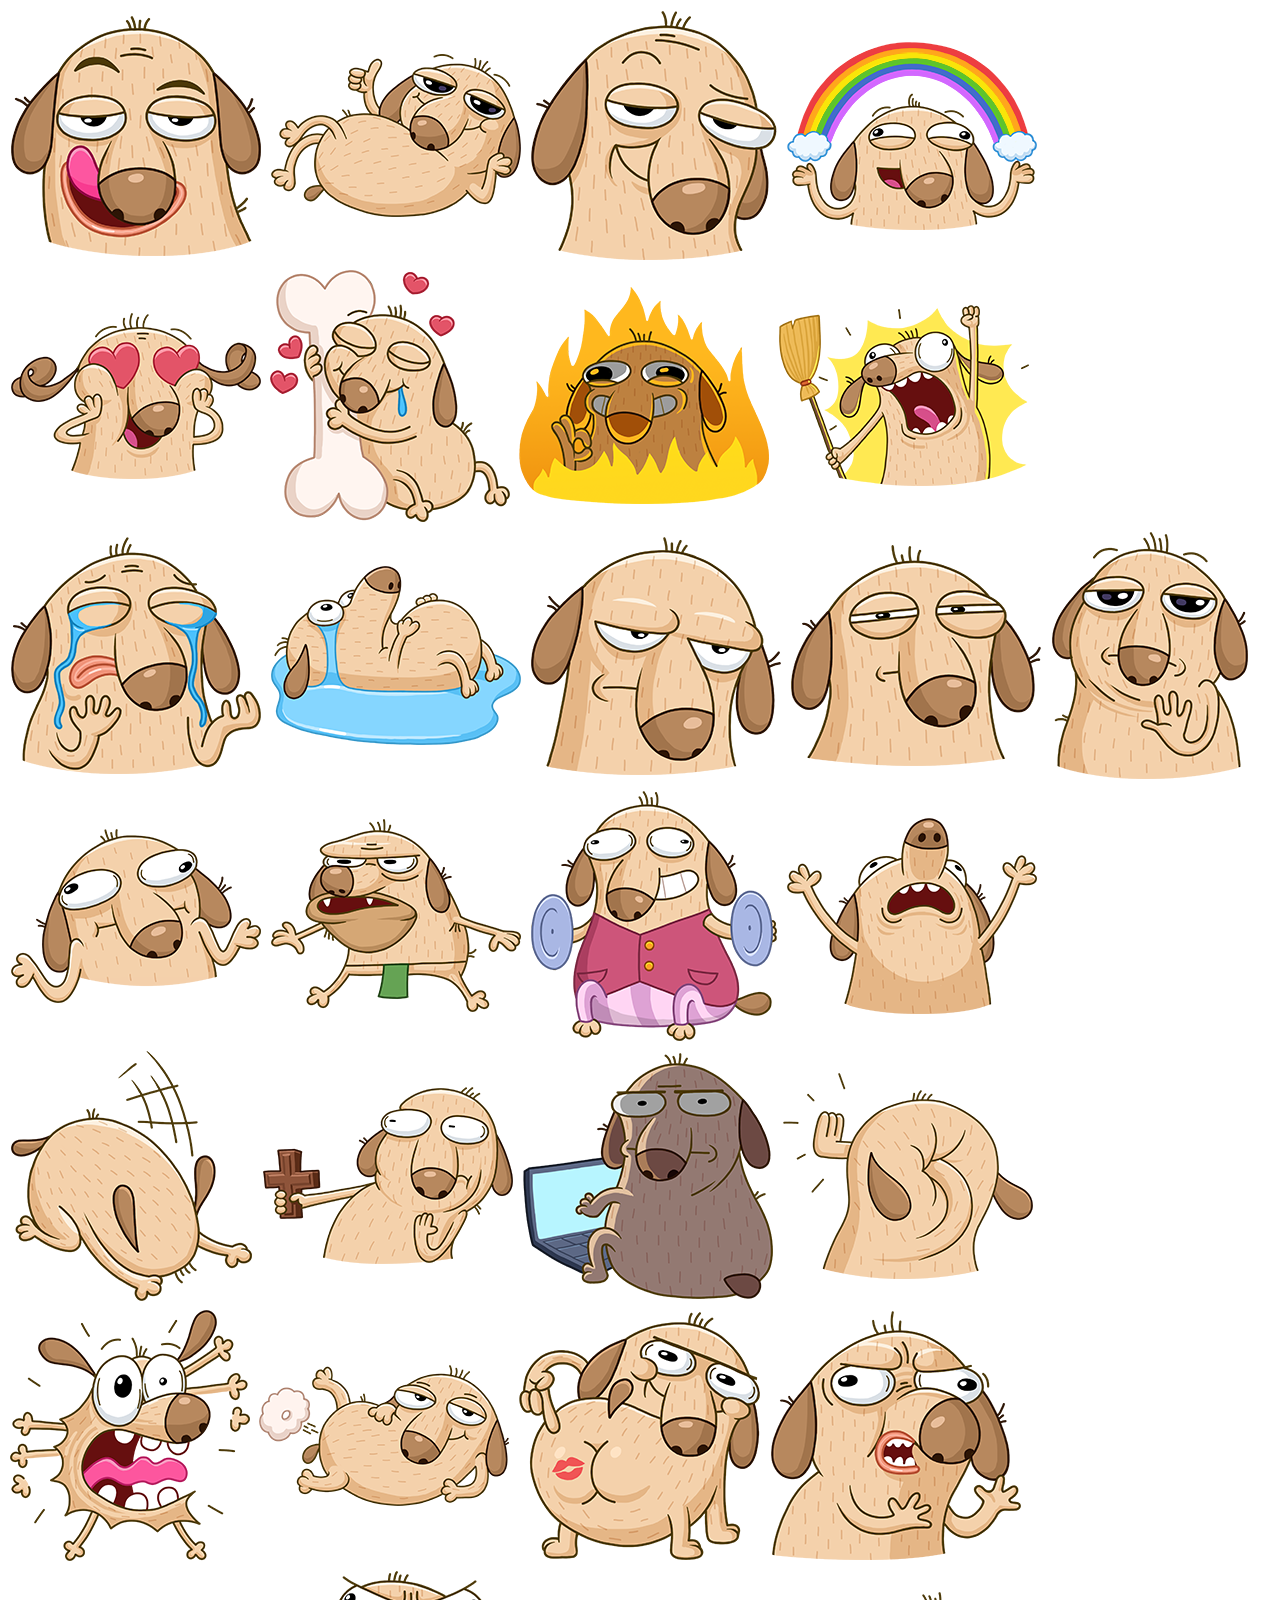
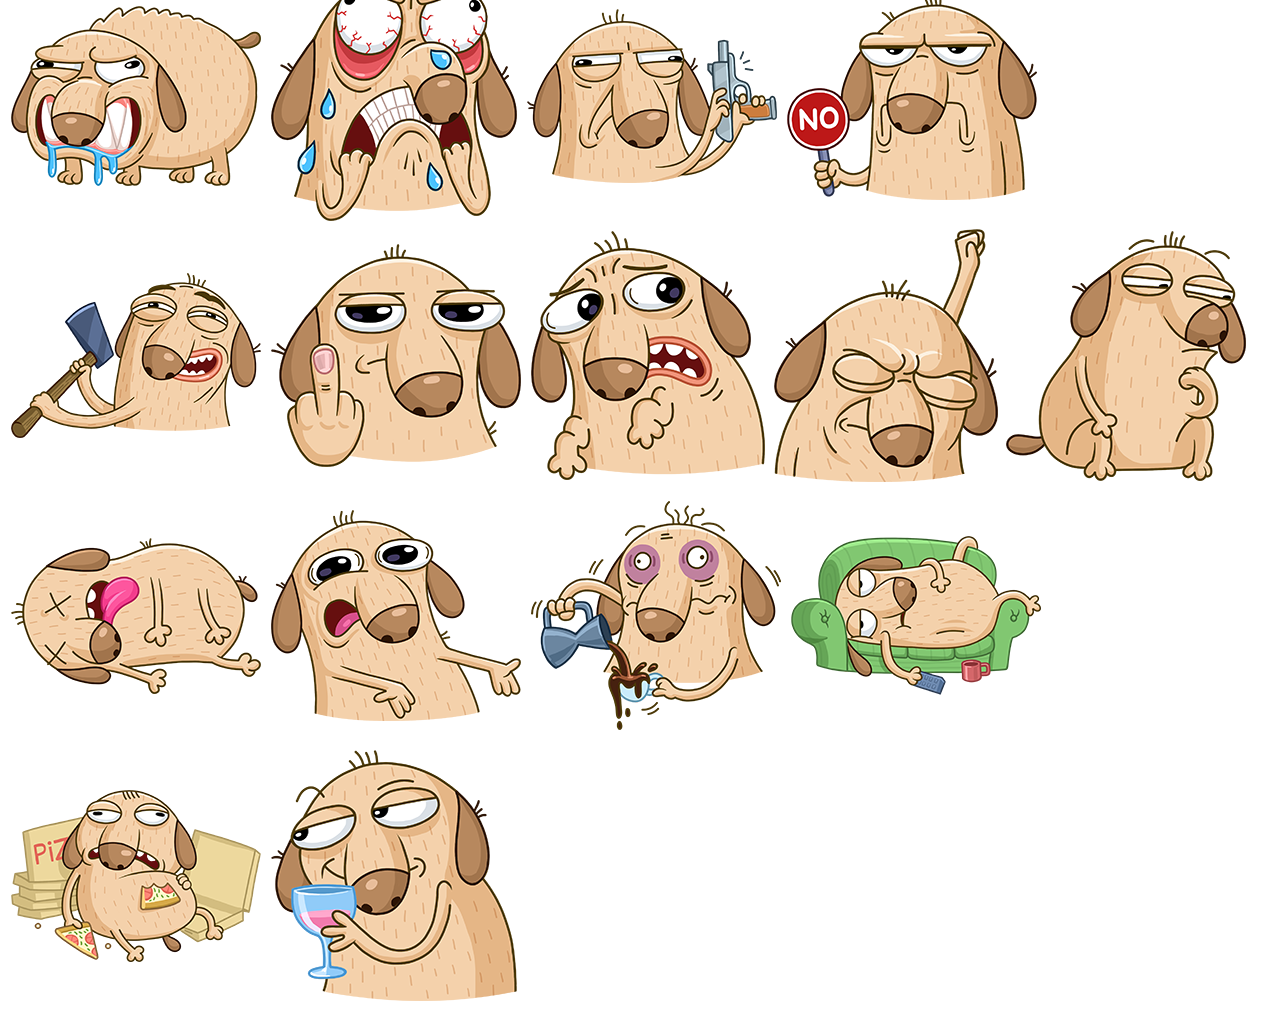
==== 1.html @ 1887df92 "Add emojies from vk" ====
<!-- saved from url=(0037)file:///home/lw/imeretinka/src/1.html -->
<html><head><meta http-equiv="Content-Type" content="text/html; charset=windows-1252"></head><body><div class="im_stickerpack_list clear_fix">
    <img src="./1_files/256.png" width="256" height="256">
    <img src="./1_files/256(1).png" width="256" height="256">
    <img src="./1_files/256(2).png" width="252" height="256">
    <img src="./1_files/256(3).png" width="256" height="256">
    <img src="./1_files/256(4).png" width="256" height="256">
    <img src="./1_files/256(5).png" width="244" height="256">
    <img src="./1_files/256(6).png" width="256" height="256">
    <img src="./1_files/256(7).png" width="256" height="256">
    <img src="./1_files/256(8).png" width="256" height="256">
    <img src="./1_files/256(9).png" width="256" height="256">
    <img src="./1_files/256(10).png" width="256" height="256">
    <img src="./1_files/256(11).png" width="256" height="256">
    <img src="./1_files/256(12).png" width="204" height="256">
    <img src="./1_files/256(13).png" width="256" height="256">
    <img src="./1_files/256(14).png" width="256" height="256">
    <img src="./1_files/256(15).png" width="252" height="256">
    <img src="./1_files/256(16).png" width="256" height="256">
    <img src="./1_files/256(17).png" width="248" height="256">
    <img src="./1_files/256(18).png" width="256" height="256">
    <img src="./1_files/256(19).png" width="256" height="256">
    <img src="./1_files/256(20).png" width="256" height="256">
    <img src="./1_files/256(21).png" width="244" height="256">
    <img src="./1_files/256(22).png" width="256" height="256">
    <img src="./1_files/256(23).png" width="248" height="256">
    <img src="./1_files/256(24).png" width="256" height="256">
    <img src="./1_files/256(25).png" width="256" height="256">
    <img src="./1_files/256(26).png" width="252" height="256">
    <img src="./1_files/256(27).png" width="256" height="256">
    <img src="./1_files/256(28).png" width="256" height="256">
    <img src="./1_files/256(29).png" width="256" height="256">
    <img src="./1_files/256(30).png" width="256" height="256">
    <img src="./1_files/256(31).png" width="240" height="256">
    <img src="./1_files/256(32).png" width="228" height="256">
    <img src="./1_files/256(33).png" width="244" height="256">
    <img src="./1_files/256(34).png" width="256" height="256">
    <img src="./1_files/256(35).png" width="256" height="256">
    <img src="./1_files/256(36).png" width="256" height="256">
    <img src="./1_files/256(37).png" width="256" height="256">
    <img src="./1_files/256(38).png" width="256" height="256">
    <img src="./1_files/256(39).png" width="252" height="256">
</div></body></html>
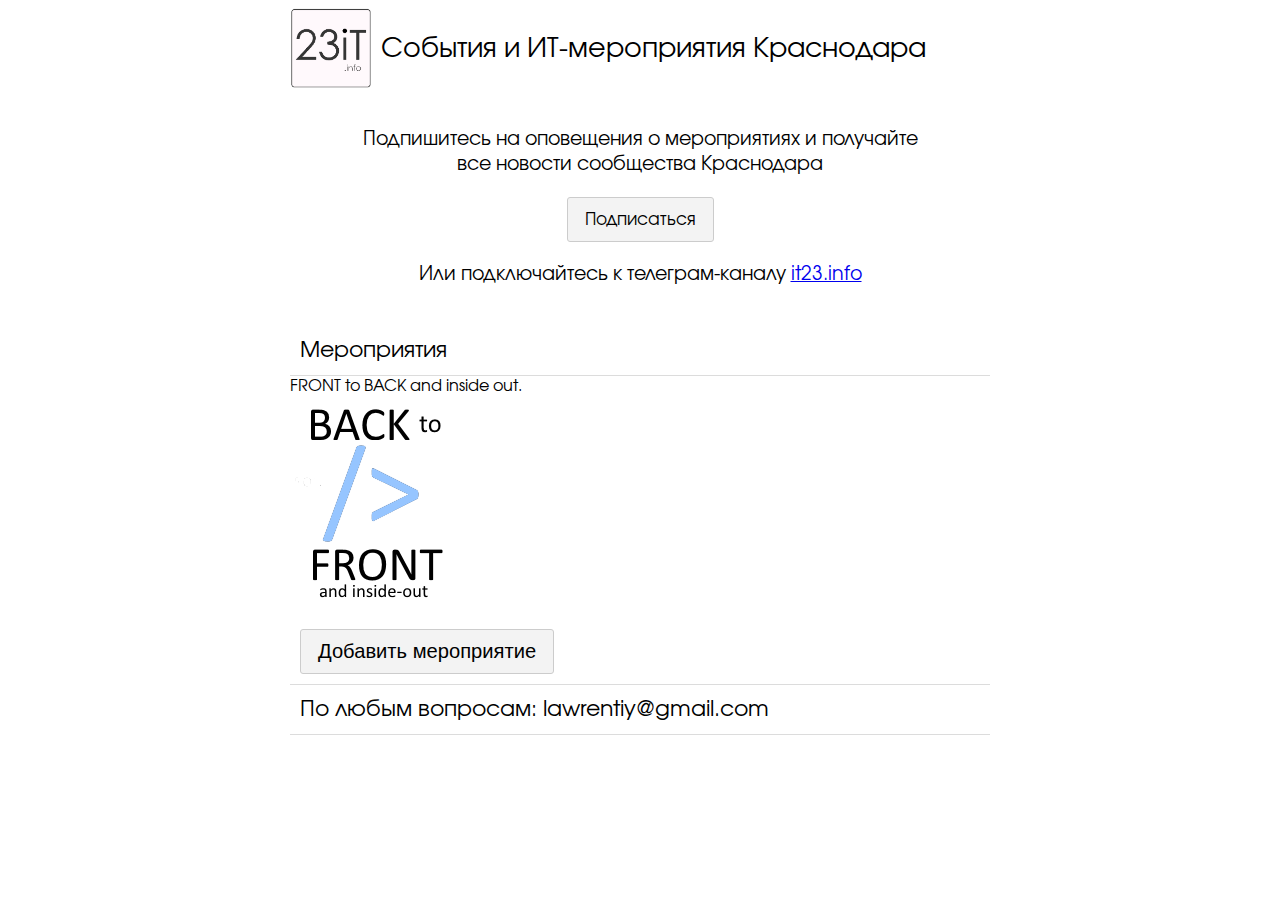
==== commit 29638e7a: "Initial commit for sub 23it.info" ====
--- a/1.html
+++ b/1.html
@@ -1,44 +1,105 @@
+<html>
+<head>
+	<link rel="icon" href="./23it.ico" sizes="32x32">
+</head>
+<body>
+<style>
 
-<!-- saved from url=(0037)file:///home/lw/imeretinka/src/1.html -->
-<html><head><meta http-equiv="Content-Type" content="text/html; charset=windows-1252"></head><body><div class="im_stickerpack_list clear_fix">
-    <img src="./1_files/256.png" width="256" height="256">
-    <img src="./1_files/256(1).png" width="256" height="256">
-    <img src="./1_files/256(2).png" width="252" height="256">
-    <img src="./1_files/256(3).png" width="256" height="256">
-    <img src="./1_files/256(4).png" width="256" height="256">
-    <img src="./1_files/256(5).png" width="244" height="256">
-    <img src="./1_files/256(6).png" width="256" height="256">
-    <img src="./1_files/256(7).png" width="256" height="256">
-    <img src="./1_files/256(8).png" width="256" height="256">
-    <img src="./1_files/256(9).png" width="256" height="256">
-    <img src="./1_files/256(10).png" width="256" height="256">
-    <img src="./1_files/256(11).png" width="256" height="256">
-    <img src="./1_files/256(12).png" width="204" height="256">
-    <img src="./1_files/256(13).png" width="256" height="256">
-    <img src="./1_files/256(14).png" width="256" height="256">
-    <img src="./1_files/256(15).png" width="252" height="256">
-    <img src="./1_files/256(16).png" width="256" height="256">
-    <img src="./1_files/256(17).png" width="248" height="256">
-    <img src="./1_files/256(18).png" width="256" height="256">
-    <img src="./1_files/256(19).png" width="256" height="256">
-    <img src="./1_files/256(20).png" width="256" height="256">
-    <img src="./1_files/256(21).png" width="244" height="256">
-    <img src="./1_files/256(22).png" width="256" height="256">
-    <img src="./1_files/256(23).png" width="248" height="256">
-    <img src="./1_files/256(24).png" width="256" height="256">
-    <img src="./1_files/256(25).png" width="256" height="256">
-    <img src="./1_files/256(26).png" width="252" height="256">
-    <img src="./1_files/256(27).png" width="256" height="256">
-    <img src="./1_files/256(28).png" width="256" height="256">
-    <img src="./1_files/256(29).png" width="256" height="256">
-    <img src="./1_files/256(30).png" width="256" height="256">
-    <img src="./1_files/256(31).png" width="240" height="256">
-    <img src="./1_files/256(32).png" width="228" height="256">
-    <img src="./1_files/256(33).png" width="244" height="256">
-    <img src="./1_files/256(34).png" width="256" height="256">
-    <img src="./1_files/256(35).png" width="256" height="256">
-    <img src="./1_files/256(36).png" width="256" height="256">
-    <img src="./1_files/256(37).png" width="256" height="256">
-    <img src="./1_files/256(38).png" width="256" height="256">
-    <img src="./1_files/256(39).png" width="252" height="256">
-</div></body></html>+	@font-face {
+		font-family: Evolventa;
+		src: url(10359.ttf);
+	}
+
+	body {
+		font-family: evolventa;
+	}
+
+	.container1 {
+		display: flex;
+		align-items: center;
+		align-content: center;
+		flex-direction: column;
+	}
+	.container2 {
+		width: 700px;
+		display: flex;
+		flex-direction: column;
+	}
+
+	.it23 {
+		background: url('./23it.png') no-repeat;
+		background-size:100%;
+		width: 81px;
+		height: 81px;
+	}
+
+	.events-list {
+	}
+
+	.event-item {
+	}
+
+	.event-image {
+		width: 222px;
+		height: 222px;
+	}
+
+	.events-title {
+		border-bottom: 1px gainsboro solid;
+		padding: 10px;
+		font-size: 140%;
+	}
+
+	.subscribe-holder {
+		margin: 20px 0px;
+	}
+
+	.button {
+		 background: #f3f3f3;
+		 border: 1px solid #cccccc;
+		 border-radius: 3px;
+		 font-size: 90%;
+		 padding: 10px 17px;
+		 text-decoration: none;
+		 color: inherit;
+	 }
+</style>
+
+<div class="container1">
+	<div class="container2">
+		<div style="display: flex; align-items: center;">
+			<div class="it23"></div>
+			<div style="padding: 10px; font-size: 27px;">События и ИТ-мероприятия Краснодара</div>
+		</div>
+		<div style="display: flex; flex-direction: column; align-items: center; width: 80%; align-self: center; text-align: center; margin: 2em; font-size: 120%;">
+			<div>Подпишитесь на оповещения о мероприятиях и получайте все новости сообщества Краснодара </div>
+			<div class="subscribe-holder" style="display: flex;">
+				<a href="https://goo.gl/forms/VqFFEmvRSk7xBGdH3" class="button">Подписаться</a>
+			</div>
+			<div>Или подключайтесь к телеграм-каналу <a href="https://t.me/info23it">it23.info</a></div>
+		</div>
+
+		<div class="events-title">Мероприятия</div>
+		<div class="events-list">
+			<div class="event-item">
+				<div class="event-title">
+					FRONT to BACK and inside out.
+				</div>
+				<div class="event-image">
+					<img src="./event1.png">
+				</div>
+			</div>
+			<div style="line-height: 30px;">
+
+			</div>
+		</div>
+
+		<div class="events-title">
+			<button class="button" onclick="alert('Сайт убог, но он работает! Так что пиши в телеграм или на почту, если нажал на эту кнопку не просто так.');">Добавить мероприятие</button>
+		</div>
+
+		<div class="events-title">По любым вопросам: lawrentiy@gmail.com</div>
+	</div>
+</div>
+</body>
+</html>